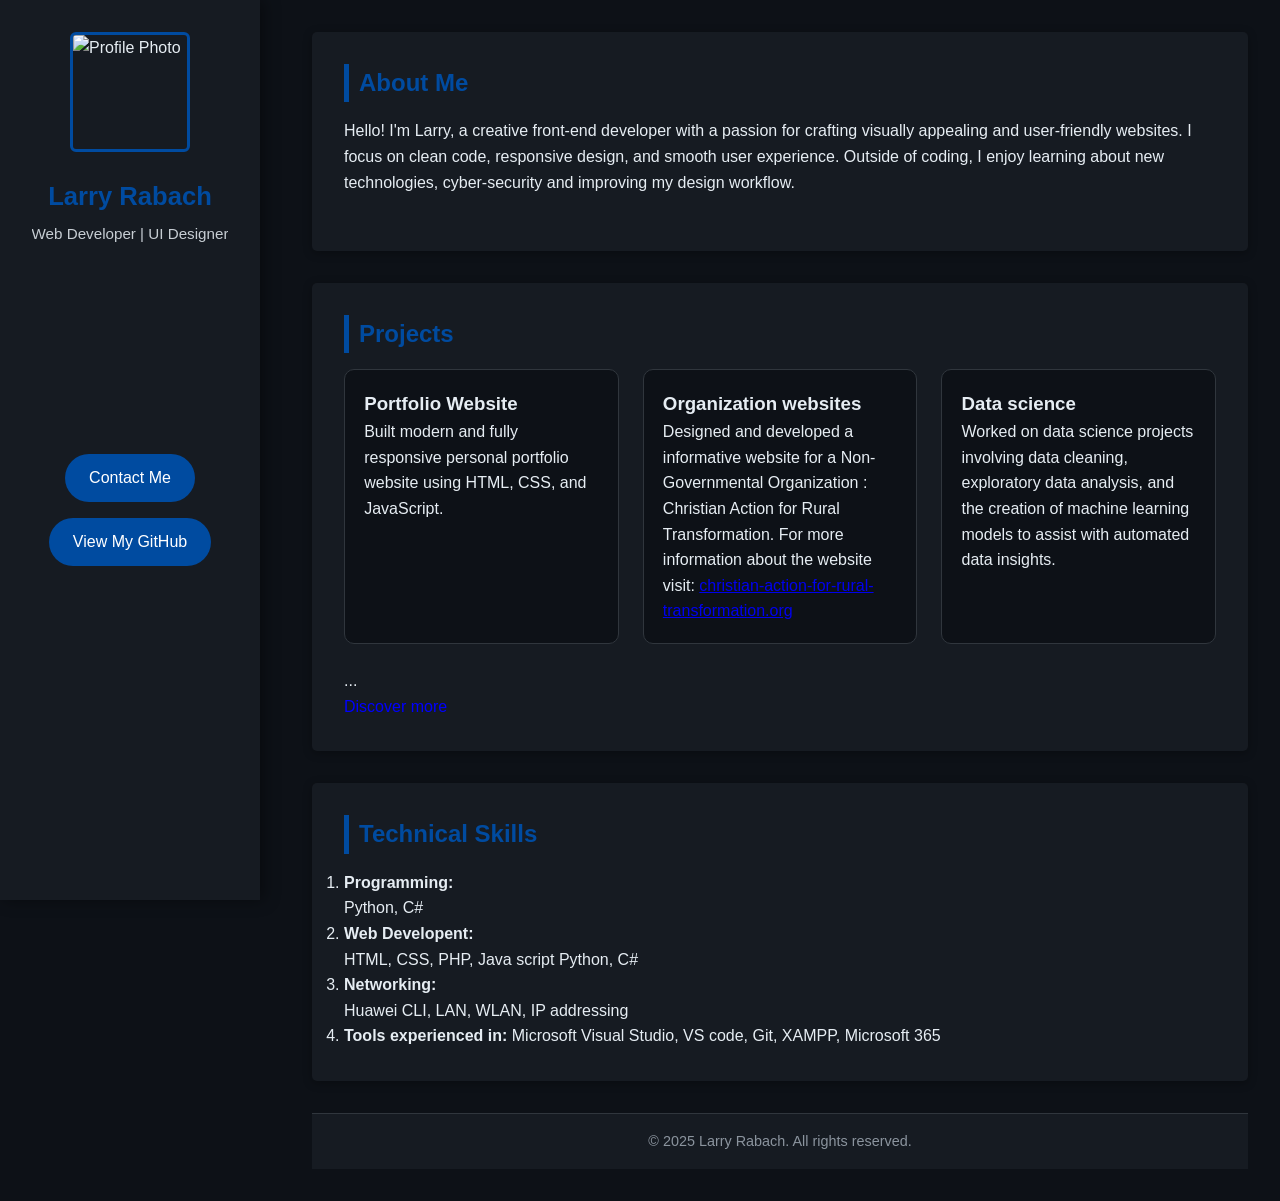
==== index.html @ 36195c5c "Add files via upload" ====
<!DOCTYPE html>
<html lang="en">
<head>
  <meta charset="UTF-8">
  <meta name="viewport" content="width=device-width, initial-scale=1.0">
  <title>My Portfolio</title>
  <link rel="stylesheet" href="styles.css">
</head>
<body>
  <header>
    <img src="profile.jpg" alt="Profile Photo" class="profile-photo">
    <h1 style="color: #004ba0;">Larry Rabach</h1>
    <p id="headerTyping"></p>
     <div class="contact">
      <a href="form.html">Contact Me</a>
  <a href="https://github.com/LR2023O" target="_blank" rel="noopener noreferrer" class="glow-button">
    View My GitHub
  </a>
</div>

  </header>

  <main>
     <section class="about">
    <h2>About Me</h2>
    <p id="aboutTyping">Hello! I'm Larry, a creative front-end developer with a passion for crafting visually appealing and user-friendly websites.
       I focus on clean code, responsive design, and smooth user experience. 
       Outside of coding, I enjoy learning about new technologies, cyber-security and improving my design workflow.</p>
  </section>


    <section>
      <h2>Projects</h2>
      <div class="projects">
        <div class="project">
          <h3>Portfolio Website</h3>
          <p>Built modern and fully responsive personal portfolio website using HTML, CSS, and JavaScript.</p>
        </div>
        <div class="project">
          <h3>Organization websites</h3>
          <p>Designed and developed a informative website for a Non-Governmental Organization : Christian Action for Rural Transformation.
            For more information about the website visit: <a href="https://christian-action-for-rural-transformation.org/"  target="_blank" rel="noopener noreferrer">christian-action-for-rural-transformation.org</a>
          </p>
        </div>
        <div class="project">
          <h3>Data science</h3>
          <p>Worked on data science projects involving data cleaning, exploratory data analysis, and the creation of machine learning models to assist with automated data insights.</p>
        </div>
        <span id="dots">...</span>

    <span id="more">
        <div class="project">
          <h3>Python Programming</h3>
          <p>Worked on python related projects involving data processing scripts, simple applications, and automation tools.</p>
        </div>
    </span> </div>
    <span onclick="readMore()" id="readMoreBtn">Discover more</span>
     
    </section>
    <section>
      <h2>Technical Skills</h2>
      <p>
        <ol>
          <li><b>Programming: </b><br>
          Python, C#</li>
          <li><b>Web Developent: </b><br>
            HTML, CSS, PHP, Java script
          Python, C#</li>
          <li><b>Networking: </b><br>
          Huawei CLI, LAN, WLAN, IP addressing</li>
          <li><b>Tools experienced in: </b>
          Microsoft Visual Studio, VS code, Git, XAMPP, Microsoft 365</li>
        </ol>
      </p>
    </section>

   
    <footer>
      <p>&copy; 2025 Larry Rabach. All rights reserved.</p>
    </footer>
  </main>

  <script src="script.js"></script>
</body>

</html>
---- styles.css ----
* {
      margin: 0;
      padding: 0;
      box-sizing: border-box;
      font-family: 'Poppins', sans-serif;
    }

    body {
      display: flex;
      background-color: #0d1117;
      color: #e6edf3;
      line-height: 1.6;
    }

    header {
      background-color: #161b22;
      color: #e6edf3;
      width: 260px;
      min-height: 100vh;
      padding: 2rem 1rem;
      display: flex;
      flex-direction: column;
      align-items: center;
      justify-content: flex-start;
      position: fixed;
      left: 0;
      top: 0;
      /* border-top-right-radius: 40px;
      border-bottom-right-radius: 40px; */
      box-shadow: 4px 0 15px rgba(0, 0, 0, 0.4);
    }

    header img.profile-photo {
      width: 120px;
      height: 120px;
      border-radius: 5%;
      border: 3px solid #004ba0;
      margin-bottom: 1.5rem;
      object-fit: cover;
    }

    header h1 {
      font-size: 1.6rem;
      margin-bottom: 0.3rem;
      text-align: center;
    }

    header p {
      font-size: 0.95rem;
      opacity: 0.85;
      text-align: center;
      margin-bottom: 2rem;
    }
    /* border-right: 2px solid #004ba0; /* typing cursor */
  /* white-space: nowrap;
  overflow: hidden;
  width: 0;
  animation: typing 4s steps(60, end) forwards, blink 0.8s step-end infinite;
}

@keyframes typing {
  from { width: 0; }
  to { width: 100%; }
}

@keyframes blink {
  50% { border-color: transparent; }
} */ 

    main {
      margin-left: 280px;
      flex: 1;
      padding: 2rem;
      max-width: 1000px;
    }

    section {
      background: #161b22;
      padding: 2rem;
      border-radius: 5px;
      box-shadow: 0 2px 10px rgba(0,0,0,0.3);
      margin-bottom: 2rem;
    }

    h2 {
      color: #004ba0;
      border-left: 5px solid #004ba0;
      padding-left: 10px;
      margin-bottom: 1rem;
    }

    .about p {
  font-size: 1rem;
      margin-bottom: 1rem;
      /* border-right: 2px solid #004ba0; cursor effect */
      white-space: normal;
      overflow: hidden;
      display: inline-block;
}
#headerTyping,
#aboutTyping {
  /* border-right: 2px solid #004ba0;  */
  display: inline-block;
  overflow: hidden;
  white-space: normal; /* wrap text normally */
  animation: blink 1s step-end infinite;
}


    .projects {
      display: grid;
      grid-template-columns: repeat(auto-fit, minmax(250px, 1fr));
      gap: 1.5rem;
    }

    .project {
      background: #0d1117;
      padding: 1.2rem;
      border-radius: 10px;
      transition: 0.3s;
      border: 1px solid #30363d;
    }

    .project:hover {
      background: #1a202c;
      transform: translateY(-4px);
      border-color: #004ba0;
    }

    .contact {
      padding-top: 160px;
      text-align: center;
    }

    .contact a {
      display: inline-block;
      background: #004ba0;
      color: #ffffff;
      text-decoration: none;
      padding: 0.7rem 1.5rem;
      border-radius: 30px;
      transition: 0.3s;
      margin-top: 1rem;
      font-weight: 500;
    }

    .contact a:hover {
      background: #005ae2;
      color: white;
      box-shadow: 0 0 5px #008cff, 0 0 10px #008cff;
    }
    

    footer {
      text-align: center;
      padding: 1rem;
      color: #8b949e;
      font-size: 0.9rem;
      background: #161b22;
      border-top: 1px solid #30363d;
      border-radius: 5pxpx;
    }

    /* @media (max-width: 768px) {
      body {
        flex-direction: column;
      }
      header {
        width: 100%;
        height: auto;
        position: relative;
        border-radius: 0 0 30px 30px;
        flex-direction: row;
        justify-content: space-around;
        padding: 1rem;
      }
      main {
        margin-left: 0;
      }
    } */

    .contact-section {
      /* position: relative; */
  max-width: 500px;
  margin: 0 auto;
}

.contact-section input,
.contact-section textarea {
  width: 100%;
  padding: 10px;
  margin-bottom: 15px;
  border-radius: 5px;
  border: 1px solid #ccc;
  background-color: #30363d;
  color: #ffffff;
}

.contact-section button {
  background-color: #004ba0;
  color: white;
  padding: 12px 25px;
  border: none;
  border-radius: 30px;
  cursor: pointer;
  transition: 0.3s;
}

.contact-section button:hover {
  background-color: #008cff;
}
#more {
    display: none;
}
#readMoreBtn {
    color: blue;
    cursor: pointer;
    font-weight: 500;
}

#readMoreBtn:hover {
    text-decoration: underline;
}
#backbtn{
  position: absolute;
  left: 50;
  top: 10px;
  padding: 0.7rem 1.5rem;
      border-radius: 30px;
      transition: 0.3s;
      margin-top: 1rem;
      font-weight: 500;
 
}
/* MEDIA QUERIES FOR RESPONSIVE DESIGN */

/* Tablets & Small Screens */
@media (max-width: 1024px) {
  main {
    padding: 1.5rem;
  }
  .projects {
    grid-template-columns: repeat(auto-fit, minmax(200px, 1fr));
  }
  #backbtn {
    position: static; /* remove absolute positioning */
    display: block;   /* ensures it’s on a new line */
    margin: 1rem auto 0 auto; /* center below form with top margin */
}

/* Mobile Devices */
@media (max-width: 768px) {
  body {
    flex-direction: column;
  }

  header {
    width: 100%;
    height: auto;
    position: relative;
    border-radius: 0 0 20px 20px;
    flex-direction: column;
    justify-content: space-around;
    align-items: center;
    padding: 1rem;
  }

  header img.profile-photo {
    width: 200px;
    height: 200px;
    margin-bottom: 0;
    padding-bottom: 5px;
  }

  header h1 {
    font-size: 2.0rem;
    padding-top: 0%;
    padding-bottom: 0%;
  }

  header p {
    padding-top: 5px;
    font-size: 1.0rem;
    margin-bottom: 2px;
  }

  .contact {
    padding-top: 10px;
  margin-top: 5px ;
  flex-direction: column;
  }

  main {
    margin-left: 0;
    padding: 1rem;
  }

  .projects {
    grid-template-columns: 1fr; /* Single column on mobile */
  }
}

/* Extra Small Devices (phones in portrait) */
@media (max-width: 480px) {
  main {
    padding: 0.8rem;
  }

  section {
    padding: 1rem;
  }

  .contact a, .contact-section button {
    width: 100%;
    padding: 0.8rem 0;
  }

  header {
    flex-direction: column;
    padding: 1rem;
  }
  header h1 {
    font-size: 2.0rem;
    padding-top: 0%;
    padding-bottom: 0%;
  }

  header p {
    padding-top: 5px;
    font-size: 1.0rem;
    margin-bottom: 2px;
  }

  .contact {
    padding-top: 10px;
  margin-top: 5px ;
  }
}
}
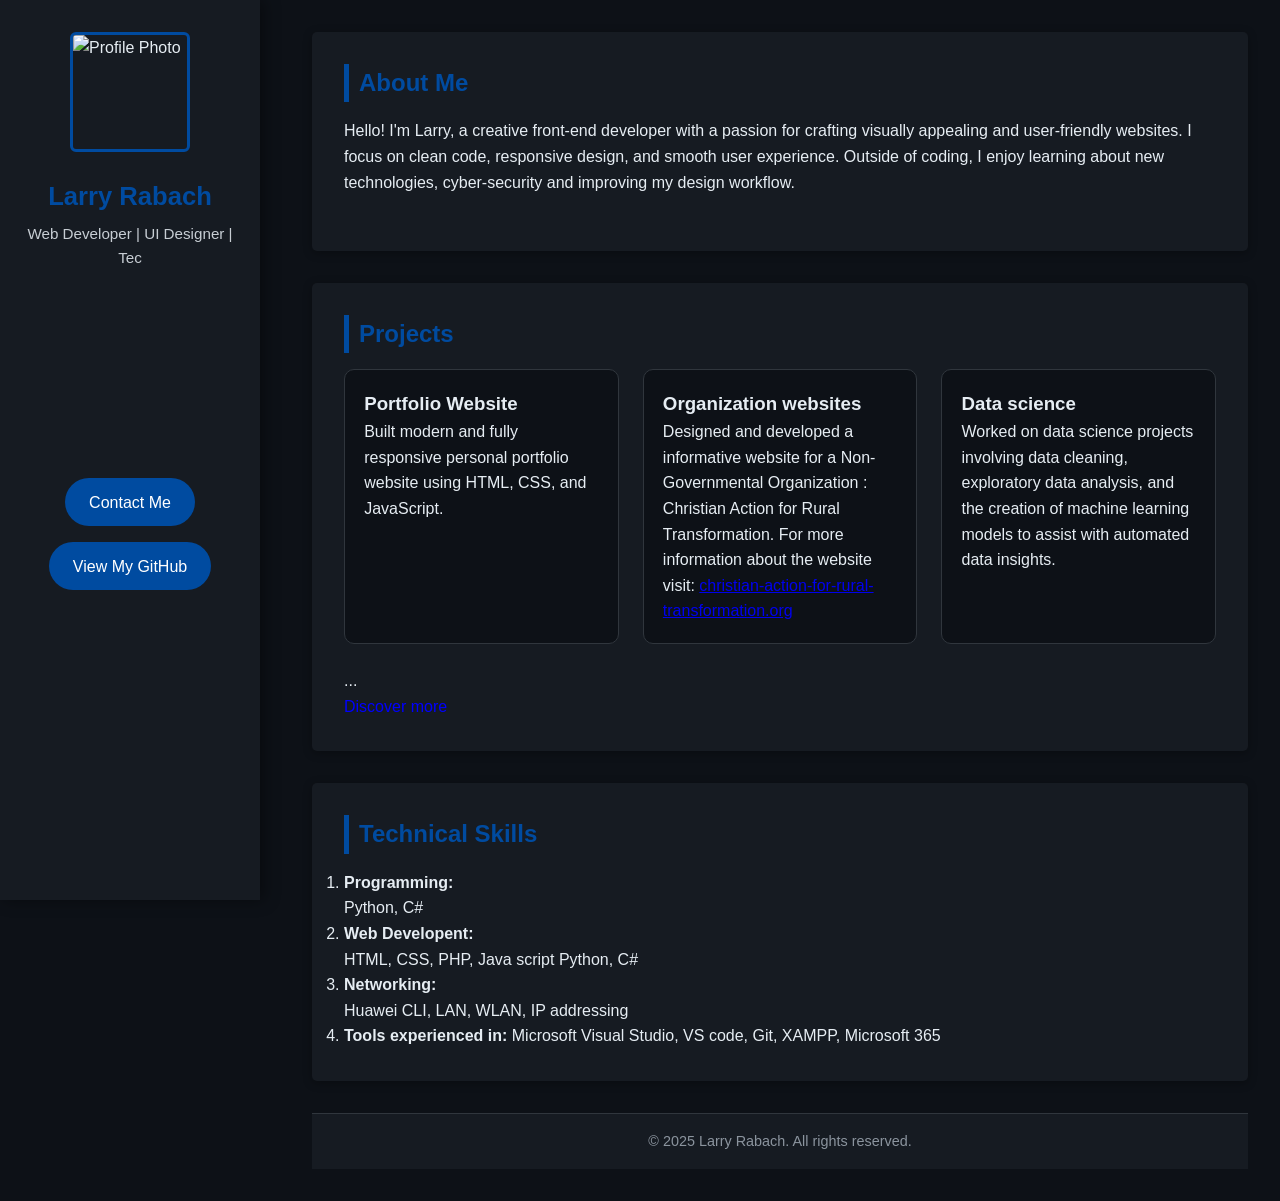
==== commit 158c07c3: "Update index.html" ====
--- a/index.html
+++ b/index.html
@@ -3,7 +3,7 @@
 <head>
   <meta charset="UTF-8">
   <meta name="viewport" content="width=device-width, initial-scale=1.0">
-  <title>My Portfolio</title>
+  <title>LarryR</title>
   <link rel="stylesheet" href="styles.css">
 </head>
 <body>
@@ -84,3 +84,4 @@
 </body>
 
 </html>
+
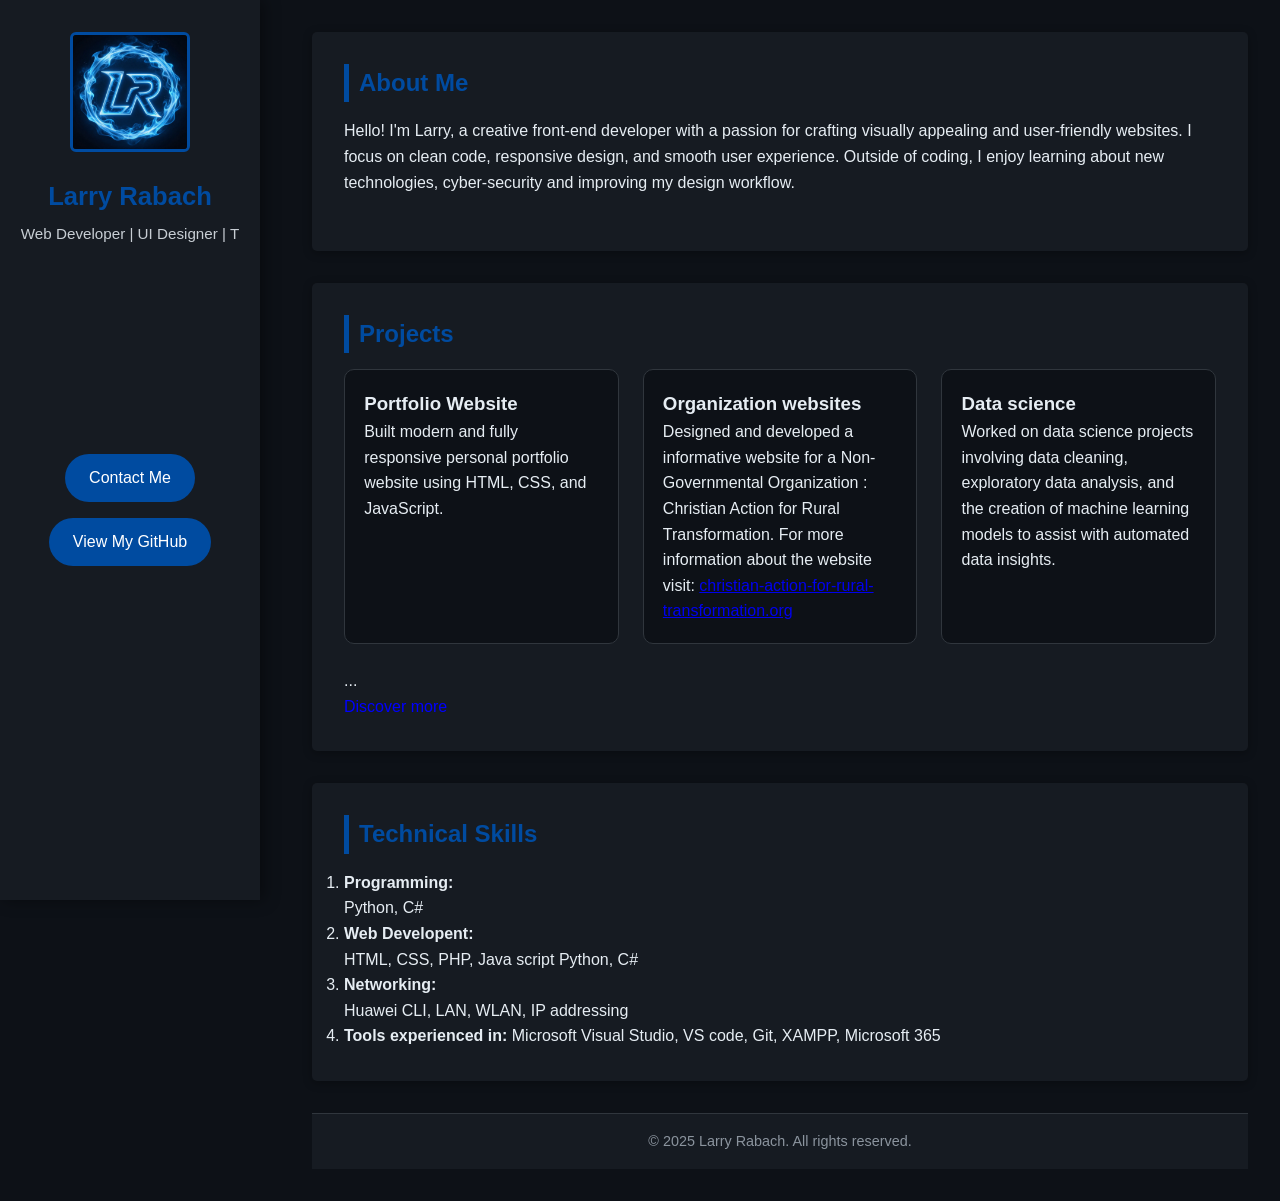
==== commit caa7458d: "Update index.html" ====
--- a/index.html
+++ b/index.html
@@ -8,7 +8,7 @@
 </head>
 <body>
   <header>
-    <img src="profile.jpg" alt="Profile Photo" class="profile-photo">
+    <img src="profile.jpeg" alt="Profile Photo" class="profile-photo">
     <h1 style="color: #004ba0;">Larry Rabach</h1>
     <p id="headerTyping"></p>
      <div class="contact">
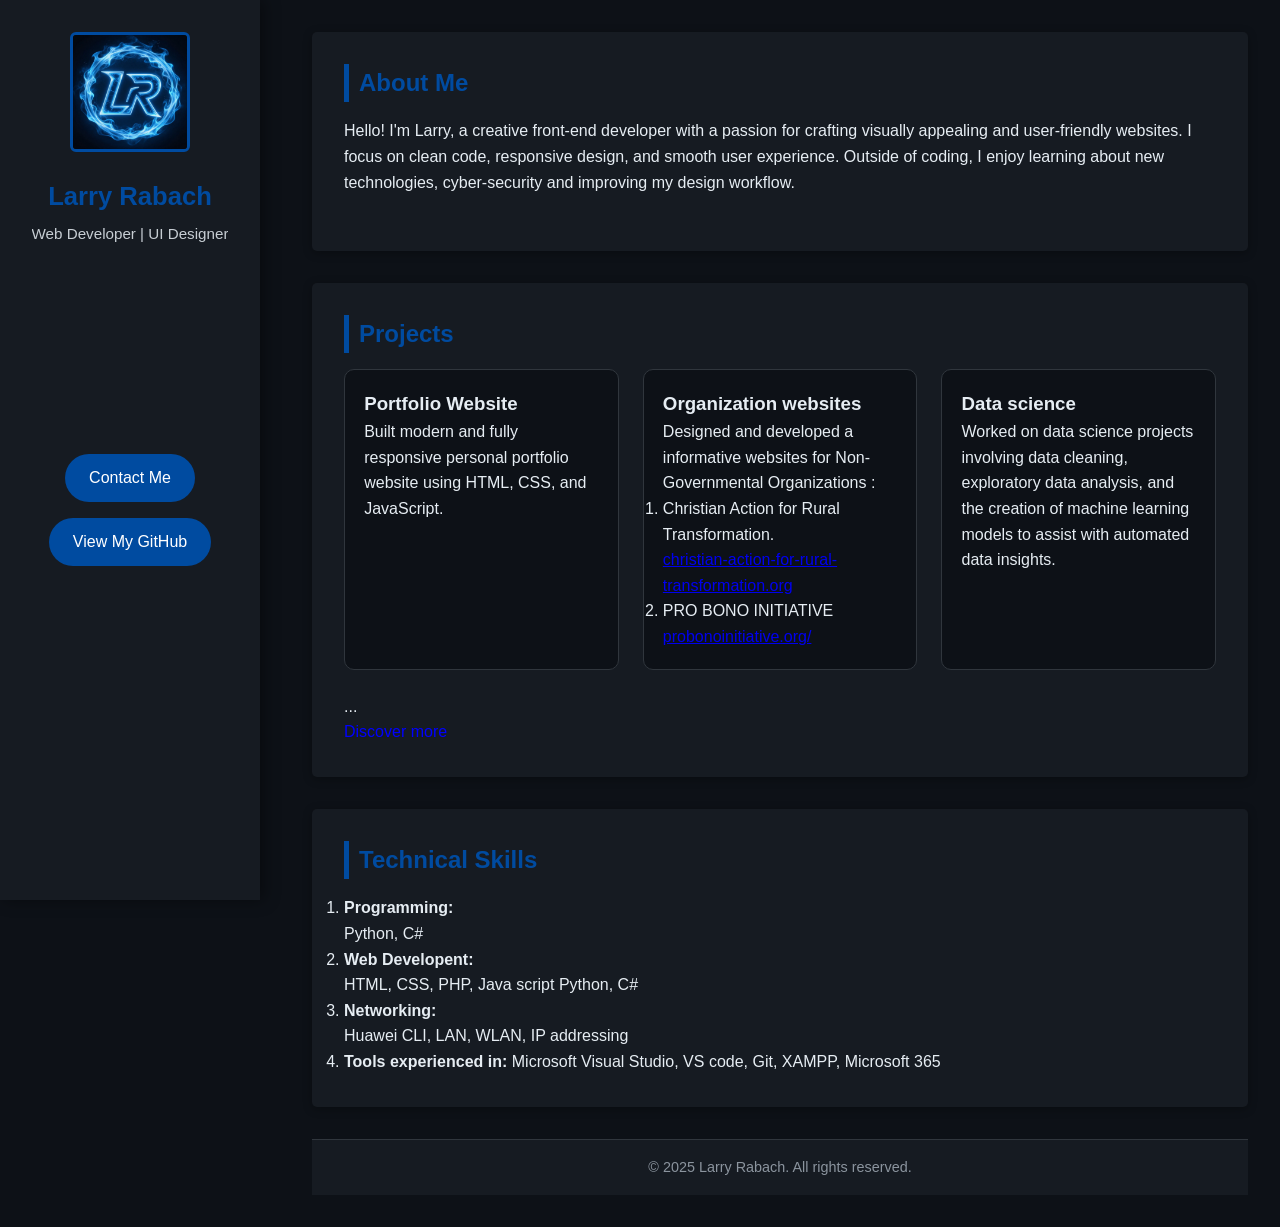
==== commit 9d4a8791: "Update index.html" ====
--- a/index.html
+++ b/index.html
@@ -38,8 +38,16 @@
         </div>
         <div class="project">
           <h3>Organization websites</h3>
-          <p>Designed and developed a informative website for a Non-Governmental Organization : Christian Action for Rural Transformation.
-            For more information about the website visit: <a href="https://christian-action-for-rural-transformation.org/"  target="_blank" rel="noopener noreferrer">christian-action-for-rural-transformation.org</a>
+          <p>Designed and developed a informative websites for Non-Governmental Organizations : 
+            <ol>
+    <li>Christian Action for Rural Transformation.</li>
+        <a href="https://christian-action-for-rural-transformation.org/"
+          target="_blank" rel="noopener noreferrer">christian-action-for-rural-transformation.org</a>
+    <li>PRO BONO INITIATIVE</li>
+           <a href="https://probonoinitiative.org/"
+             target="_blank" rel="noopener noreferrer">probonoinitiative.org/</a>
+</ol>
+              
           </p>
         </div>
         <div class="project">
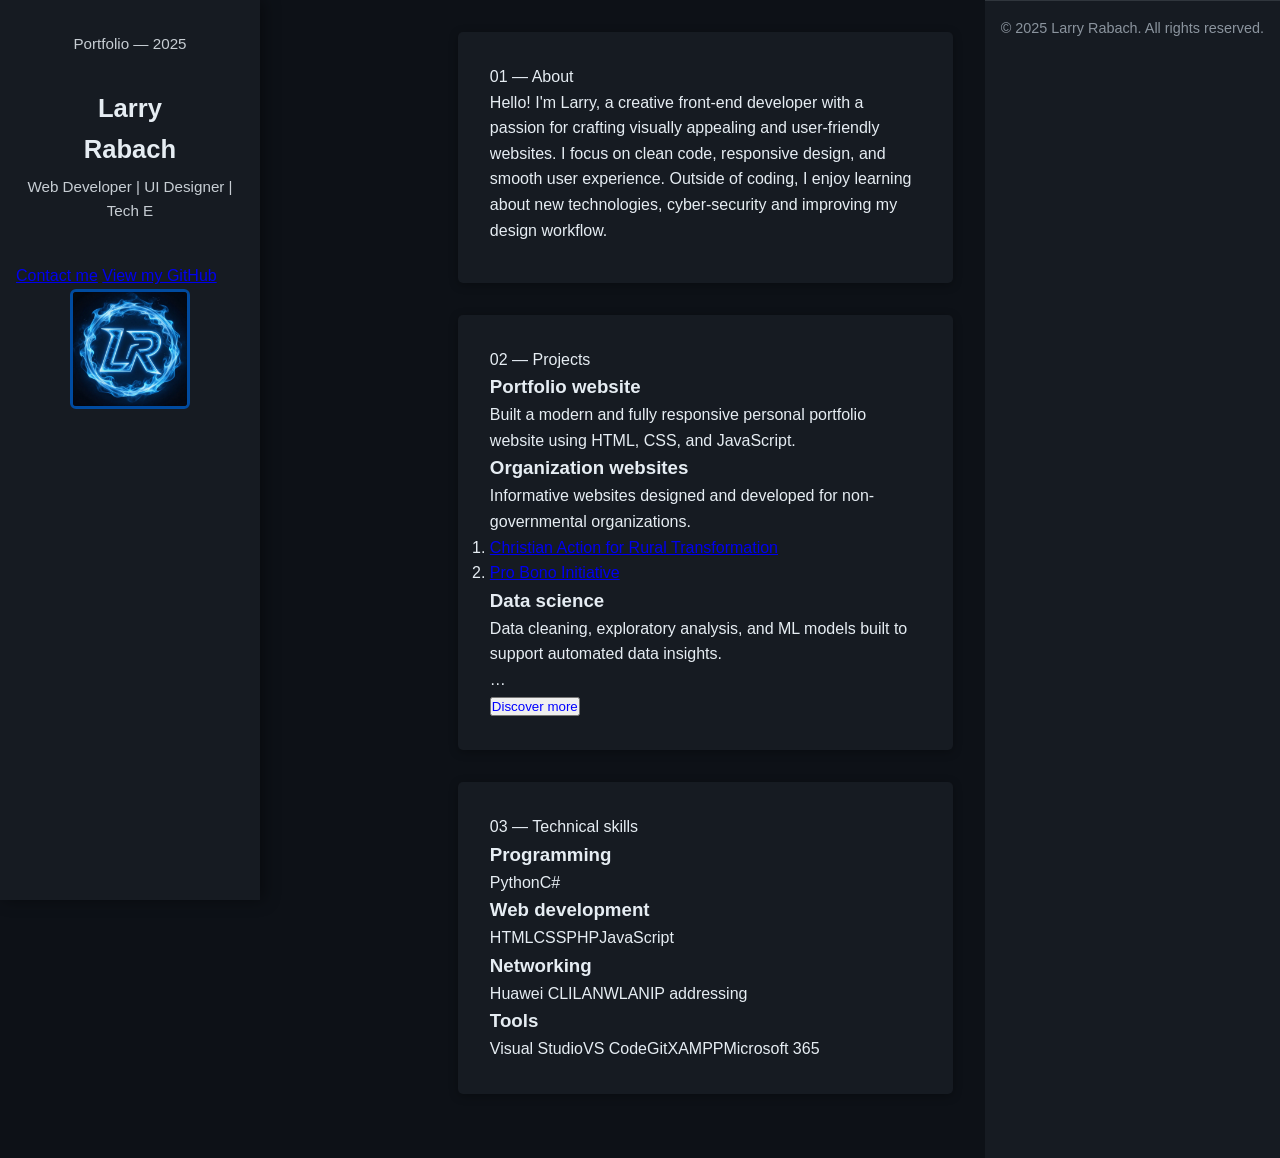
==== commit a0829a13: "Revamp index.html for improved layout and content Updated the structure and content of the portfolio" ====
--- a/index.html
+++ b/index.html
@@ -3,93 +3,129 @@
 <head>
   <meta charset="UTF-8">
   <meta name="viewport" content="width=device-width, initial-scale=1.0">
-  <title>LarryR</title>
+  <title>Larry Rabach</title>
+  <link rel="preconnect" href="https://fonts.googleapis.com">
+  <link rel="preconnect" href="https://fonts.gstatic.com" crossorigin>
+  <link href="https://fonts.googleapis.com/css2?family=Sora:wght@500;600;700;800&family=Inter:wght@400;500;600&family=JetBrains+Mono:wght@500&display=swap" rel="stylesheet">
   <link rel="stylesheet" href="styles.css">
 </head>
 <body>
-  <header>
-    <img src="profile.jpeg" alt="Profile Photo" class="profile-photo">
-    <h1 style="color: #004ba0;">Larry Rabach</h1>
-    <p id="headerTyping"></p>
-     <div class="contact">
-      <a href="form.html">Contact Me</a>
-  <a href="https://github.com/LR2023O" target="_blank" rel="noopener noreferrer" class="glow-button">
-    View My GitHub
-  </a>
-</div>
 
+  <div class="aurora aurora-a"></div>
+  <div class="aurora aurora-b"></div>
+  <div class="aurora aurora-c"></div>
+
+  <nav class="navbar">
+    <a href="#top" class="brand">LR</a>
+    <div class="nav-links">
+      <a href="#about">About</a>
+      <a href="#projects">Projects</a>
+      <a href="#skills">Skills</a>
+    </div>
+    <div class="nav-actions">
+      <a href="form.html" class="btn btn-primary">Contact</a>
+      <a href="https://github.com/LR2023O" target="_blank" rel="noopener noreferrer" class="btn btn-ghost glow-button">GitHub</a>
+    </div>
+  </nav>
+
+  <header id="top" class="hero">
+    <div class="hero-text">
+      <p class="eyebrow">Portfolio &mdash; 2025</p>
+      <h1>Larry<br>Rabach</h1>
+      <p id="headerTyping" class="tagline"></p>
+      <div class="hero-actions">
+        <a href="form.html" class="btn btn-primary btn-lg">Contact me</a>
+        <a href="https://github.com/LR2023O" target="_blank" rel="noopener noreferrer" class="btn btn-ghost btn-lg glow-button">View my GitHub</a>
+      </div>
+    </div>
+    <div class="hero-portrait">
+      <div class="portrait-frame">
+        <img src="profile.jpeg" alt="Portrait of Larry Rabach" class="profile-photo">
+      </div>
+    </div>
   </header>
 
   <main>
-     <section class="about">
-    <h2>About Me</h2>
-    <p id="aboutTyping">Hello! I'm Larry, a creative front-end developer with a passion for crafting visually appealing and user-friendly websites.
-       I focus on clean code, responsive design, and smooth user experience. 
-       Outside of coding, I enjoy learning about new technologies, cyber-security and improving my design workflow.</p>
-  </section>
 
-
-    <section>
-      <h2>Projects</h2>
-      <div class="projects">
-        <div class="project">
-          <h3>Portfolio Website</h3>
-          <p>Built modern and fully responsive personal portfolio website using HTML, CSS, and JavaScript.</p>
-        </div>
-        <div class="project">
-          <h3>Organization websites</h3>
-          <p>Designed and developed a informative websites for Non-Governmental Organizations : 
-            <ol>
-    <li>Christian Action for Rural Transformation.</li>
-        <a href="https://christian-action-for-rural-transformation.org/"
-          target="_blank" rel="noopener noreferrer">christian-action-for-rural-transformation.org</a>
-    <li>PRO BONO INITIATIVE</li>
-           <a href="https://probonoinitiative.org/"
-             target="_blank" rel="noopener noreferrer">probonoinitiative.org/</a>
-</ol>
-              
-          </p>
-        </div>
-        <div class="project">
-          <h3>Data science</h3>
-          <p>Worked on data science projects involving data cleaning, exploratory data analysis, and the creation of machine learning models to assist with automated data insights.</p>
-        </div>
-        <span id="dots">...</span>
-
-    <span id="more">
-        <div class="project">
-          <h3>Python Programming</h3>
-          <p>Worked on python related projects involving data processing scripts, simple applications, and automation tools.</p>
-        </div>
-    </span> </div>
-    <span onclick="readMore()" id="readMoreBtn">Discover more</span>
-     
-    </section>
-    <section>
-      <h2>Technical Skills</h2>
-      <p>
-        <ol>
-          <li><b>Programming: </b><br>
-          Python, C#</li>
-          <li><b>Web Developent: </b><br>
-            HTML, CSS, PHP, Java script
-          Python, C#</li>
-          <li><b>Networking: </b><br>
-          Huawei CLI, LAN, WLAN, IP addressing</li>
-          <li><b>Tools experienced in: </b>
-          Microsoft Visual Studio, VS code, Git, XAMPP, Microsoft 365</li>
-        </ol>
-      </p>
+    <section id="about" class="panel about-panel">
+      <p class="kicker">01 &mdash; About</p>
+      <p id="aboutTyping" class="lede">Hello! I'm Larry, a creative front-end developer with a passion for crafting visually appealing and user-friendly websites.
+        I focus on clean code, responsive design, and smooth user experience.
+        Outside of coding, I enjoy learning about new technologies, cyber-security and improving my design workflow.</p>
     </section>
 
-   
-    <footer>
-      <p>&copy; 2025 Larry Rabach. All rights reserved.</p>
-    </footer>
+    <section id="projects" class="projects-section">
+      <p class="kicker">02 &mdash; Projects</p>
+
+      <div class="bento">
+        <div class="card card-wide">
+          <h3>Portfolio website</h3>
+          <p>Built a modern and fully responsive personal portfolio website using HTML, CSS, and JavaScript.</p>
+        </div>
+
+        <div class="card">
+          <h3>Organization websites</h3>
+          <p>Informative websites designed and developed for non-governmental organizations.</p>
+          <ol class="card-links">
+            <li><a href="https://christian-action-for-rural-transformation.org/" target="_blank" rel="noopener noreferrer">Christian Action for Rural Transformation</a></li>
+            <li><a href="https://probonoinitiative.org/" target="_blank" rel="noopener noreferrer">Pro Bono Initiative</a></li>
+          </ol>
+        </div>
+
+        <div class="card">
+          <h3>Data science</h3>
+          <p>Data cleaning, exploratory analysis, and ML models built to support automated data insights.</p>
+        </div>
+
+        <span id="dots">&hellip;</span>
+        <span id="more">
+          <div class="card">
+            <h3>Python programming</h3>
+            <p>Data processing scripts, small applications, and automation tooling.</p>
+          </div>
+        </span>
+      </div>
+
+      <button type="button" onclick="readMore()" id="readMoreBtn">Discover more</button>
+    </section>
+
+    <section id="skills" class="panel skills-panel">
+      <p class="kicker">03 &mdash; Technical skills</p>
+
+      <div class="skill-clusters">
+        <div class="cluster">
+          <h3>Programming</h3>
+          <div class="chips">
+            <span>Python</span><span>C#</span>
+          </div>
+        </div>
+        <div class="cluster">
+          <h3>Web development</h3>
+          <div class="chips">
+            <span>HTML</span><span>CSS</span><span>PHP</span><span>JavaScript</span>
+          </div>
+        </div>
+        <div class="cluster">
+          <h3>Networking</h3>
+          <div class="chips">
+            <span>Huawei CLI</span><span>LAN</span><span>WLAN</span><span>IP addressing</span>
+          </div>
+        </div>
+        <div class="cluster">
+          <h3>Tools</h3>
+          <div class="chips">
+            <span>Visual Studio</span><span>VS Code</span><span>Git</span><span>XAMPP</span><span>Microsoft 365</span>
+          </div>
+        </div>
+      </div>
+    </section>
+
   </main>
+
+  <footer>
+    <p>&copy; 2025 Larry Rabach. All rights reserved.</p>
+  </footer>
 
   <script src="script.js"></script>
 </body>
-
 </html>
-
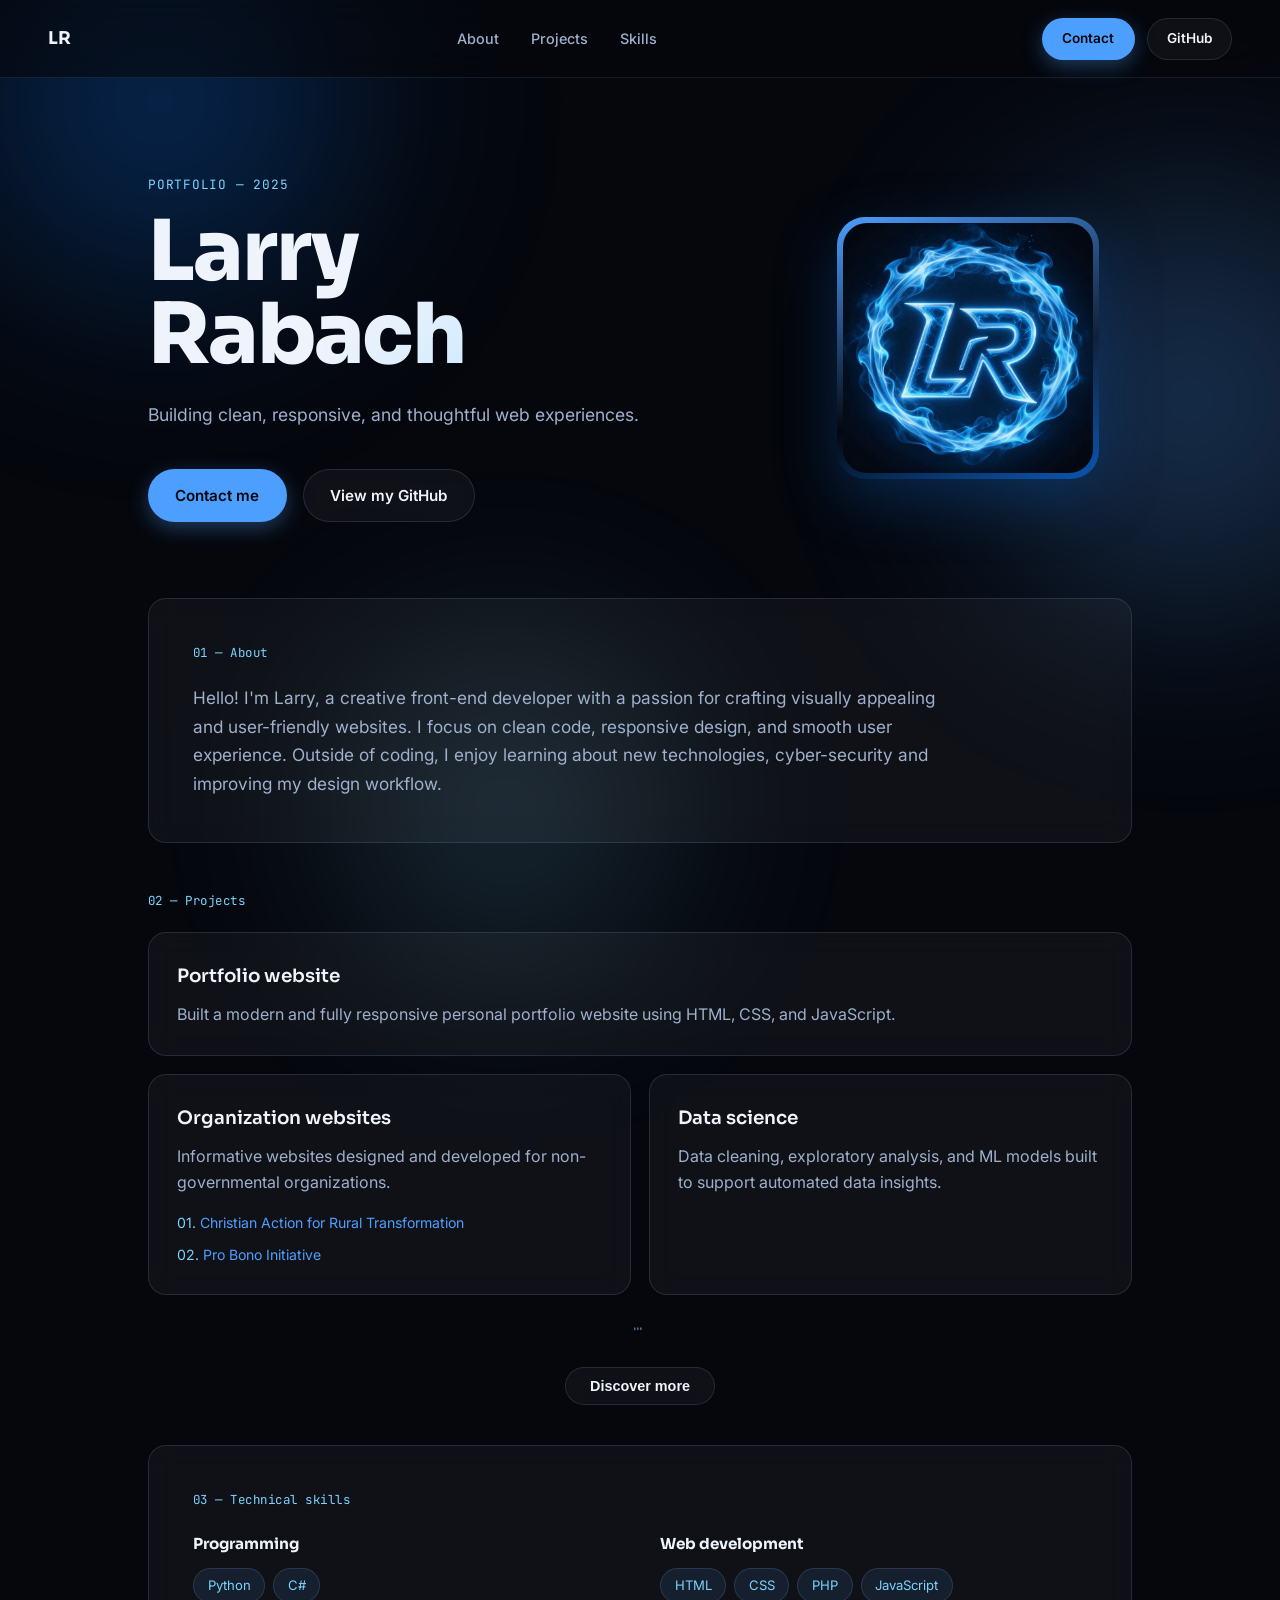
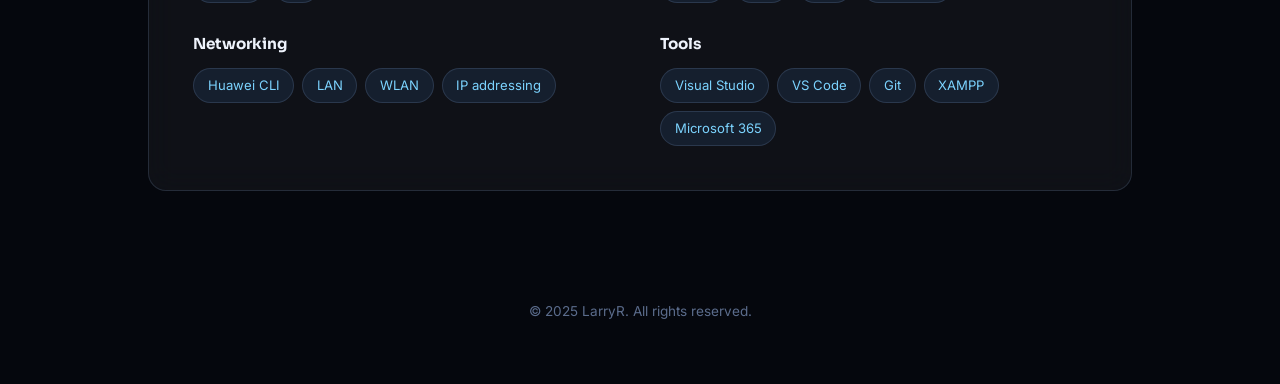
==== commit 94960c59: "Update index.html" ====
--- a/index.html
+++ b/index.html
@@ -123,7 +123,7 @@
   </main>
 
   <footer>
-    <p>&copy; 2025 Larry Rabach. All rights reserved.</p>
+    <p>&copy; 2025 LarryR. All rights reserved.</p>
   </footer>
 
   <script src="script.js"></script>
--- a/styles.css
+++ b/styles.css
@@ -1,339 +1,617 @@
- * {
-      margin: 0;
-      padding: 0;
-      box-sizing: border-box;
-      font-family: 'Poppins', sans-serif;
-    }
-
-    body {
-      display: flex;
-      background-color: #0d1117;
-      color: #e6edf3;
-      line-height: 1.6;
-    }
-
-    header {
-      background-color: #161b22;
-      color: #e6edf3;
-      width: 260px;
-      min-height: 100vh;
-      padding: 2rem 1rem;
-      display: flex;
-      flex-direction: column;
-      align-items: center;
-      justify-content: flex-start;
-      position: fixed;
-      left: 0;
-      top: 0;
-      /* border-top-right-radius: 40px;
-      border-bottom-right-radius: 40px; */
-      box-shadow: 4px 0 15px rgba(0, 0, 0, 0.4);
-    }
-
-    header img.profile-photo {
-      width: 120px;
-      height: 120px;
-      border-radius: 5%;
-      border: 3px solid #004ba0;
-      margin-bottom: 1.5rem;
-      object-fit: cover;
-    }
-
-    header h1 {
-      font-size: 1.6rem;
-      margin-bottom: 0.3rem;
-      text-align: center;
-    }
-
-    header p {
-      font-size: 0.95rem;
-      opacity: 0.85;
-      text-align: center;
-      margin-bottom: 2rem;
-    }
-    /* border-right: 2px solid #004ba0; /* typing cursor */
-  /* white-space: nowrap;
-  overflow: hidden;
-  width: 0;
-  animation: typing 4s steps(60, end) forwards, blink 0.8s step-end infinite;
-}
-
-@keyframes typing {
-  from { width: 0; }
-  to { width: 100%; }
-}
-
-@keyframes blink {
-  50% { border-color: transparent; }
-} */ 
-
-    main {
-      margin-left: 280px;
-      flex: 1;
-      padding: 2rem;
-      max-width: 1000px;
-    }
-
-    section {
-      background: #161b22;
-      padding: 2rem;
-      border-radius: 5px;
-      box-shadow: 0 2px 10px rgba(0,0,0,0.3);
-      margin-bottom: 2rem;
-    }
-
-    h2 {
-      color: #004ba0;
-      border-left: 5px solid #004ba0;
-      padding-left: 10px;
-      margin-bottom: 1rem;
-    }
-
-    .about p {
-  font-size: 1rem;
-      margin-bottom: 1rem;
-      /* border-right: 2px solid #004ba0; cursor effect */
-      white-space: normal;
-      overflow: hidden;
-      display: inline-block;
-}
-#headerTyping,
-#aboutTyping {
-  /* border-right: 2px solid #004ba0;  */
-  display: inline-block;
-  overflow: hidden;
-  white-space: normal; /* wrap text normally */
-  animation: blink 1s step-end infinite;
-}
-
-
-    .projects {
-      display: grid;
-      grid-template-columns: repeat(auto-fit, minmax(250px, 1fr));
-      gap: 1.5rem;
-    }
-
-    .project {
-      background: #0d1117;
-      padding: 1.2rem;
-      border-radius: 10px;
-      transition: 0.3s;
-      border: 1px solid #30363d;
-    }
-
-    .project:hover {
-      background: #1a202c;
-      transform: translateY(-4px);
-      border-color: #004ba0;
-    }
-
-    .contact {
-      padding-top: 160px;
-      text-align: center;
-    }
-
-    .contact a {
-      display: inline-block;
-      background: #004ba0;
-      color: #ffffff;
-      text-decoration: none;
-      padding: 0.7rem 1.5rem;
-      border-radius: 30px;
-      transition: 0.3s;
-      margin-top: 1rem;
-      font-weight: 500;
-    }
-
-    .contact a:hover {
-      background: #005ae2;
-      color: white;
-      box-shadow: 0 0 5px #008cff, 0 0 10px #008cff;
-    }
-    
-
-    footer {
-      text-align: center;
-      padding: 1rem;
-      color: #8b949e;
-      font-size: 0.9rem;
-      background: #161b22;
-      border-top: 1px solid #30363d;
-      border-radius: 5pxpx;
-    }
-
-    /* @media (max-width: 768px) {
-      body {
-        flex-direction: column;
-      }
-      header {
-        width: 100%;
-        height: auto;
-        position: relative;
-        border-radius: 0 0 30px 30px;
-        flex-direction: row;
-        justify-content: space-around;
-        padding: 1rem;
-      }
-      main {
-        margin-left: 0;
-      }
-    } */
-
-    .contact-section {
-      /* position: relative; */
-  max-width: 500px;
+:root {
+  --blue-deep:   #0a56b0;
+  --blue-bright: #4d9fff;
+  --blue-glow:   #7cd4ff;
+  --ink:         #eef3fc;
+  --ink-soft:    #9fb0cc;
+  --ink-faint:   #5b6c8c;
+  --bg:          #05070d;
+
+  --glass-bg:     rgba(255, 255, 255, 0.045);
+  --glass-bg-hi:  rgba(255, 255, 255, 0.075);
+  --glass-border: rgba(148, 187, 233, 0.16);
+  --line:         rgba(148, 187, 233, 0.12);
+
+  --font-display: 'Sora', 'Segoe UI', sans-serif;
+  --font-body: 'Inter', 'Segoe UI', sans-serif;
+  --font-mono: 'JetBrains Mono', 'Consolas', monospace;
+
+  --content-width: 1080px;
+  --radius: 18px;
+}
+
+* {
+  box-sizing: border-box;
+}
+
+html {
+  scroll-behavior: smooth;
+}
+
+body {
+  margin: 0;
+  background: var(--bg);
+  color: var(--ink);
+  font-family: var(--font-body);
+  font-size: 16px;
+  line-height: 1.65;
+  -webkit-font-smoothing: antialiased;
+  overflow-x: hidden;
+  position: relative;
+}
+
+a {
+  color: inherit;
+}
+
+a:focus-visible,
+button:focus-visible {
+  outline: 2px solid var(--blue-bright);
+  outline-offset: 3px;
+  border-radius: 4px;
+}
+
+::selection {
+  background: var(--blue-bright);
+  color: var(--bg);
+}
+
+.aurora {
+  position: fixed;
+  border-radius: 50%;
+  filter: blur(90px);
+  z-index: -1;
+  pointer-events: none;
+  opacity: 0.55;
+}
+
+.aurora-a {
+  width: 560px;
+  height: 560px;
+  top: -180px;
+  left: -120px;
+  background: radial-gradient(circle, var(--blue-deep), transparent 70%);
+}
+
+.aurora-b {
+  width: 620px;
+  height: 620px;
+  top: 10%;
+  right: -220px;
+  background: radial-gradient(circle, var(--blue-bright), transparent 70%);
+  opacity: 0.35;
+}
+
+.aurora-c {
+  width: 500px;
+  height: 500px;
+  bottom: -160px;
+  left: 20%;
+  background: radial-gradient(circle, var(--blue-glow), transparent 70%);
+  opacity: 0.22;
+}
+
+.navbar {
+  position: sticky;
+  top: 0;
+  z-index: 20;
+  display: flex;
+  align-items: center;
+  justify-content: space-between;
+  gap: 1.5rem;
+  padding: 1.1rem clamp(1.25rem, 4vw, 3rem);
+  background: rgba(5, 7, 13, 0.6);
+  backdrop-filter: blur(16px);
+  -webkit-backdrop-filter: blur(16px);
+  border-bottom: 1px solid var(--line);
+}
+
+.brand {
+  font-family: var(--font-display);
+  font-weight: 700;
+  font-size: 1.1rem;
+  color: var(--ink);
+  text-decoration: none;
+  letter-spacing: 0.02em;
+}
+
+.nav-links {
+  display: flex;
+  gap: 2rem;
+}
+
+.nav-links a {
+  font-size: 0.9rem;
+  font-weight: 500;
+  color: var(--ink-soft);
+  text-decoration: none;
+  transition: color 0.15s ease;
+}
+
+.nav-links a:hover {
+  color: var(--blue-glow);
+}
+
+.nav-actions {
+  display: flex;
+  gap: 0.75rem;
+}
+
+.btn {
+  display: inline-flex;
+  align-items: center;
+  justify-content: center;
+  padding: 0.55rem 1.2rem;
+  border-radius: 999px;
+  font-weight: 600;
+  font-size: 0.85rem;
+  text-decoration: none;
+  border: 1px solid transparent;
+  transition: transform 0.15s ease, box-shadow 0.15s ease, border-color 0.15s ease, background 0.15s ease;
+  white-space: nowrap;
+}
+
+.btn:hover {
+  transform: translateY(-1px);
+}
+
+.btn-primary {
+  background: var(--blue-bright);
+  color: var(--bg);
+  box-shadow: 0 6px 20px rgba(77, 159, 255, 0.35);
+}
+
+.btn-primary:hover {
+  background: var(--blue-glow);
+}
+
+.btn-ghost {
+  background: var(--glass-bg);
+  color: var(--ink);
+  border-color: var(--glass-border);
+  backdrop-filter: blur(8px);
+}
+
+.btn-ghost:hover {
+  border-color: var(--blue-bright);
+  color: var(--blue-glow);
+}
+
+.btn-lg {
+  padding: 0.8rem 1.65rem;
+  font-size: 0.95rem;
+}
+
+.glow-button:hover {
+  box-shadow: 0 0 24px rgba(124, 212, 255, 0.30);
+}
+
+.hero {
+  max-width: var(--content-width);
   margin: 0 auto;
-}
-
-.contact-section input,
-.contact-section textarea {
+  padding: clamp(3rem, 8vw, 6rem) clamp(1.25rem, 4vw, 3rem) clamp(3rem, 6vw, 5rem);
+  display: grid;
+  grid-template-columns: 1.3fr 0.7fr;
+  align-items: center;
+  gap: 3rem;
+}
+
+.eyebrow {
+  margin: 0 0 1rem;
+  font-family: var(--font-mono);
+  font-size: 0.8rem;
+  letter-spacing: 0.06em;
+  text-transform: uppercase;
+  color: var(--blue-glow);
+}
+
+.hero h1 {
+  margin: 0;
+  font-family: var(--font-display);
+  font-weight: 800;
+  font-size: clamp(3rem, 7vw, 5.25rem);
+  line-height: 0.98;
+  letter-spacing: -0.02em;
+  background: linear-gradient(135deg, var(--ink) 40%, var(--blue-glow) 130%);
+  -webkit-background-clip: text;
+  background-clip: text;
+  color: transparent;
+}
+
+.tagline {
+  min-height: 1.6em;
+  margin: 1.5rem 0 0;
+  max-width: 46ch;
+  color: var(--ink-soft);
+  font-size: 1.1rem;
+}
+
+.hero-actions {
+  display: flex;
+  gap: 1rem;
+  flex-wrap: wrap;
+  margin-top: 2.5rem;
+}
+
+.hero-portrait {
+  display: flex;
+  justify-content: center;
+}
+
+.portrait-frame {
+  position: relative;
+  width: min(280px, 80%);
+  aspect-ratio: 1;
+  border-radius: 28px;
+  padding: 6px;
+  background: linear-gradient(160deg, var(--blue-bright), transparent 60%, var(--blue-deep));
+  box-shadow: 0 20px 60px rgba(10, 86, 176, 0.35);
+}
+
+.profile-photo {
   width: 100%;
-  padding: 10px;
-  margin-bottom: 15px;
-  border-radius: 5px;
-  border: 1px solid #ccc;
-  background-color: #30363d;
-  color: #ffffff;
-}
-
-.contact-section button {
-  background-color: #004ba0;
-  color: white;
-  padding: 12px 25px;
-  border: none;
-  border-radius: 30px;
+  height: 100%;
+  object-fit: cover;
+  border-radius: 24px;
+  display: block;
+  background: var(--bg);
+}
+
+main {
+  max-width: var(--content-width);
+  margin: 0 auto;
+  padding: 0 clamp(1.25rem, 4vw, 3rem) 4rem;
+  display: flex;
+  flex-direction: column;
+  gap: 2.5rem;
+}
+
+.kicker {
+  margin: 0 0 1.25rem;
+  font-family: var(--font-mono);
+  font-size: 0.78rem;
+  letter-spacing: 0.04em;
+  color: var(--blue-glow);
+}
+
+.panel {
+  background: var(--glass-bg);
+  border: 1px solid var(--glass-border);
+  border-radius: var(--radius);
+  padding: clamp(1.75rem, 4vw, 2.75rem);
+  backdrop-filter: blur(14px);
+  -webkit-backdrop-filter: blur(14px);
+}
+
+.lede {
+  margin: 0;
+  max-width: 68ch;
+  font-size: 1.08rem;
+  color: var(--ink-soft);
+}
+
+/* ---------- projects bento ---------- */
+
+.projects-section {
+  padding-top: 0.5rem;
+}
+
+.bento {
+  display: grid;
+  grid-template-columns: repeat(2, 1fr);
+  gap: 1.1rem;
+}
+
+.card {
+  background: var(--glass-bg);
+  border: 1px solid var(--glass-border);
+  border-radius: var(--radius);
+  padding: 1.75rem;
+  backdrop-filter: blur(14px);
+  -webkit-backdrop-filter: blur(14px);
+  transition: background 0.2s ease, border-color 0.2s ease, transform 0.2s ease;
+}
+
+.card:hover {
+  background: var(--glass-bg-hi);
+  border-color: var(--blue-bright);
+  transform: translateY(-2px);
+}
+
+.card-wide {
+  grid-column: span 2;
+}
+
+.card h3 {
+  margin: 0 0 0.6rem;
+  font-family: var(--font-display);
+  font-weight: 600;
+  font-size: 1.15rem;
+  color: var(--ink);
+}
+
+.card p {
+  margin: 0;
+  color: var(--ink-soft);
+}
+
+.card-links {
+  list-style: none;
+  margin: 1rem 0 0;
+  padding: 0;
+  display: flex;
+  flex-direction: column;
+  gap: 0.5rem;
+}
+
+.card-links a {
+  font-size: 0.88rem;
+  color: var(--blue-bright);
+  text-decoration: none;
+}
+.card-links li {
+  counter-increment: item;
+  font-size: 0.88rem;
+  color: var(--blue-glow);
+}
+
+.card-links li::before {
+  content: counter(item, decimal-leading-zero) ". ";
+}
+
+.card-links a:hover {
+  color: var(--blue-glow);
+  text-decoration: underline;
+}
+
+#dots {
+  grid-column: span 2;
+  text-align: center;
+  color: var(--ink-faint);
+  letter-spacing: 0.3em;
+  font-family: var(--font-mono);
+}
+
+#more {
+  display: none;
+  grid-column: span 2;
+}
+
+#more.expanded {
+  display: block;
+  animation: reveal 0.4s ease;
+}
+
+#more .card {
+  max-width: calc(50% - 0.55rem);
+}
+
+@keyframes reveal {
+  from { opacity: 0; transform: translateY(10px) scale(0.98); }
+  to   { opacity: 1; transform: translateY(0) scale(1); }
+}
+
+#readMoreBtn {
+  display: block;
+  margin: 1.75rem auto 0;
+  padding: 0.65rem 1.5rem;
+  background: var(--glass-bg);
+  border: 1px solid var(--glass-border);
+  border-radius: 999px;
+  color: var(--ink);
+  font-weight: 600;
+  font-size: 0.9rem;
   cursor: pointer;
-  transition: 0.3s;
-}
-
-.contact-section button:hover {
-  background-color: #008cff;
-}
-#more {
+  backdrop-filter: blur(10px);
+  transition: border-color 0.15s ease, color 0.15s ease, background 0.15s ease;
+}
+
+#readMoreBtn:hover {
+  border-color: var(--blue-bright);
+  color: var(--blue-glow);
+  background: var(--glass-bg-hi);
+}
+
+/* ---------- skills ---------- */
+
+.skill-clusters {
+  display: grid;
+  grid-template-columns: repeat(2, 1fr);
+  gap: 1.75rem 2.5rem;
+}
+
+.cluster h3 {
+  margin: 0 0 0.75rem;
+  font-family: var(--font-display);
+  font-size: 0.95rem;
+  color: var(--ink);
+}
+
+.chips {
+  display: flex;
+  flex-wrap: wrap;
+  gap: 0.5rem;
+}
+
+.chips span {
+  font-size: 0.82rem;
+  color: var(--blue-glow);
+  background: rgba(77, 159, 255, 0.10);
+  border: 1px solid var(--glass-border);
+  border-radius: 999px;
+  padding: 0.35rem 0.85rem;
+}
+
+/* ---------- footer ---------- */
+
+footer {
+  max-width: var(--content-width);
+  margin: 0 auto;
+  padding: 2rem clamp(1.25rem, 4vw, 3rem) 3rem;
+  text-align: center;
+  color: var(--ink-faint);
+  font-size: 0.85rem;
+}
+
+@media (max-width: 860px) {
+  .hero {
+    grid-template-columns: 1fr;
+    text-align: center;
+  }
+
+  .hero-actions {
+    justify-content: center;
+  }
+
+  .hero-portrait {
+    order: -1;
+  }
+
+  .nav-links {
     display: none;
-}
-#readMoreBtn {
-    color: blue;
-    cursor: pointer;
-    font-weight: 500;
-}
-
-#readMoreBtn:hover {
-    text-decoration: underline;
-}
-#backbtn{
-  position: absolute;
-  left: 50;
-  top: 10px;
-  padding: 0.7rem 1.5rem;
-      border-radius: 30px;
-      transition: 0.3s;
-      margin-top: 1rem;
-      font-weight: 500;
- 
-}
-/* MEDIA QUERIES FOR RESPONSIVE DESIGN */
-
-/* Tablets & Small Screens */
-@media (max-width: 1024px) {
-  main {
-    padding: 1.5rem;
-  }
-  .projects {
-    grid-template-columns: repeat(auto-fit, minmax(200px, 1fr));
-  }
-  #backbtn {
-    position: static; /* remove absolute positioning */
-    display: block;   /* ensures it’s on a new line */
-    margin: 1rem auto 0 auto; /* center below form with top margin */
-}
-
-/* Mobile Devices */
-@media (max-width: 768px) {
-  body {
+  }
+}
+
+@media (max-width: 600px) {
+  .bento {
+    grid-template-columns: 1fr;
+  }
+
+  .card-wide {
+    grid-column: span 1;
+  }
+
+  #dots,
+  #more {
+    grid-column: span 1;
+  }
+
+  #more .card {
+    max-width: 100%;
+  }
+
+  .skill-clusters {
+    grid-template-columns: 1fr;
+  }
+
+  .nav-actions .btn:last-child {
+    display: none;
+  }
+}
+
+.contact-header {
+  padding: 3.75rem 1.5rem 3rem;
+  display: flex;
+  align-items: center;
+  justify-content: space-between;
+  gap: 1.5rem;
+  padding: 1.1rem clamp(1.25rem, 4vw, 3rem);
+  background: rgba(5, 7, 13, 0.6);
+  backdrop-filter: blur(16px);
+  -webkit-backdrop-filter: blur(16px);
+  border-bottom: 1px solid var(--line);
+}
+ 
+.contact-header .header-typing {
+  color: var(--ink-soft);
+}
+ 
+.contact-form {
+  display: flex;
+  flex-direction: column;
+  gap: 1.35rem;
+  max-width: 520px;
+  background: var(--glass-bg);
+  border: 1px solid var(--glass-border);
+  border-radius: var(--radius);
+  padding: 1.75rem;
+  backdrop-filter: blur(14px);
+  -webkit-backdrop-filter: blur(14px);
+  transition: background 0.2s ease, border-color 0.2s ease, transform 0.2s ease;
+}
+ 
+.field {
+  display: flex;
+  flex-direction: column;
+  gap: 0.5rem;
+}
+ 
+.field span {
+  font-family: var(--font-mono);
+  font-size: 0.78rem;
+  color: var(--ink-soft);
+}
+ 
+.field input,
+.field textarea {
+  width: 100%;
+  padding: 0.75rem 0.9rem;
+  background: var(--surface);
+  border: 1px solid var(--line);
+  border-radius: 8px;
+  color: var(--ink);
+  font-family: var(--font-body);
+  font-size: 0.95rem;
+  transition: border-color 0.15s ease, box-shadow 0.15s ease;
+}
+ 
+.field textarea {
+  resize: vertical;
+  min-height: 120px;
+}
+ 
+.field input::placeholder,
+.field textarea::placeholder {
+  color: var(--ink-soft);
+  opacity: 0.75;
+}
+ 
+.field input:focus,
+.field textarea:focus {
+  outline: none;
+  border-color: var(--blue-bright);
+  box-shadow: 0 0 0 3px rgba(77, 159, 255, 0.18);
+}
+ 
+.form-actions {
+  display: flex;
+  gap: 0.9rem;
+  flex-wrap: wrap;
+  margin-top: 0.25rem;
+}
+ 
+.form-actions #backbtn {
+  cursor: pointer;
+}
+ 
+.status-message {
+  min-height: 1.4em;
+  margin: 0.25rem 0 0;
+  font-size: 0.9rem;
+  color: var(--ink-soft);
+}
+ 
+.status-message.is-pending {
+  color: var(--ink-soft);
+}
+ 
+.status-message.is-success {
+  color: #6fe3a3;
+}
+ 
+.status-message.is-error {
+  color: #ff8a8a;
+}
+ 
+@media (max-width: 600px) {
+  .form-actions {
     flex-direction: column;
-  }
-
-  header {
+    align-items: stretch;
+  }
+ 
+  .form-actions .btn {
     width: 100%;
-    height: auto;
-    position: relative;
-    border-radius: 0 0 20px 20px;
-    flex-direction: column;
-    justify-content: space-around;
-    align-items: center;
-    padding: 1rem;
-  }
-
-  header img.profile-photo {
-    width: 200px;
-    height: 200px;
-    margin-bottom: 0;
-    padding-bottom: 5px;
-  }
-
-  header h1 {
-    font-size: 2.0rem;
-    padding-top: 0%;
-    padding-bottom: 0%;
-  }
-
-  header p {
-    padding-top: 5px;
-    font-size: 1.0rem;
-    margin-bottom: 2px;
-  }
-
-  .contact {
-    padding-top: 10px;
-  margin-top: 5px ;
-  flex-direction: column;
-  }
-
-  main {
-    margin-left: 0;
-    padding: 1rem;
-  }
-
-  .projects {
-    grid-template-columns: 1fr; /* Single column on mobile */
-  }
-}
-
-/* Extra Small Devices (phones in portrait) */
-@media (max-width: 480px) {
-  main {
-    padding: 0.8rem;
-  }
-
-  section {
-    padding: 1rem;
-  }
-
-  .contact a, .contact-section button {
-    width: 100%;
-    padding: 0.8rem 0;
-  }
-
-  header {
-    flex-direction: column;
-    padding: 1rem;
-  }
-  header h1 {
-    font-size: 2.0rem;
-    padding-top: 0%;
-    padding-bottom: 0%;
-  }
-
-  header p {
-    padding-top: 5px;
-    font-size: 1.0rem;
-    margin-bottom: 2px;
-  }
-
-  .contact {
-    padding-top: 10px;
-  margin-top: 5px ;
-  }
-}
-}+    justify-content: center;
+  }
+}
+ 
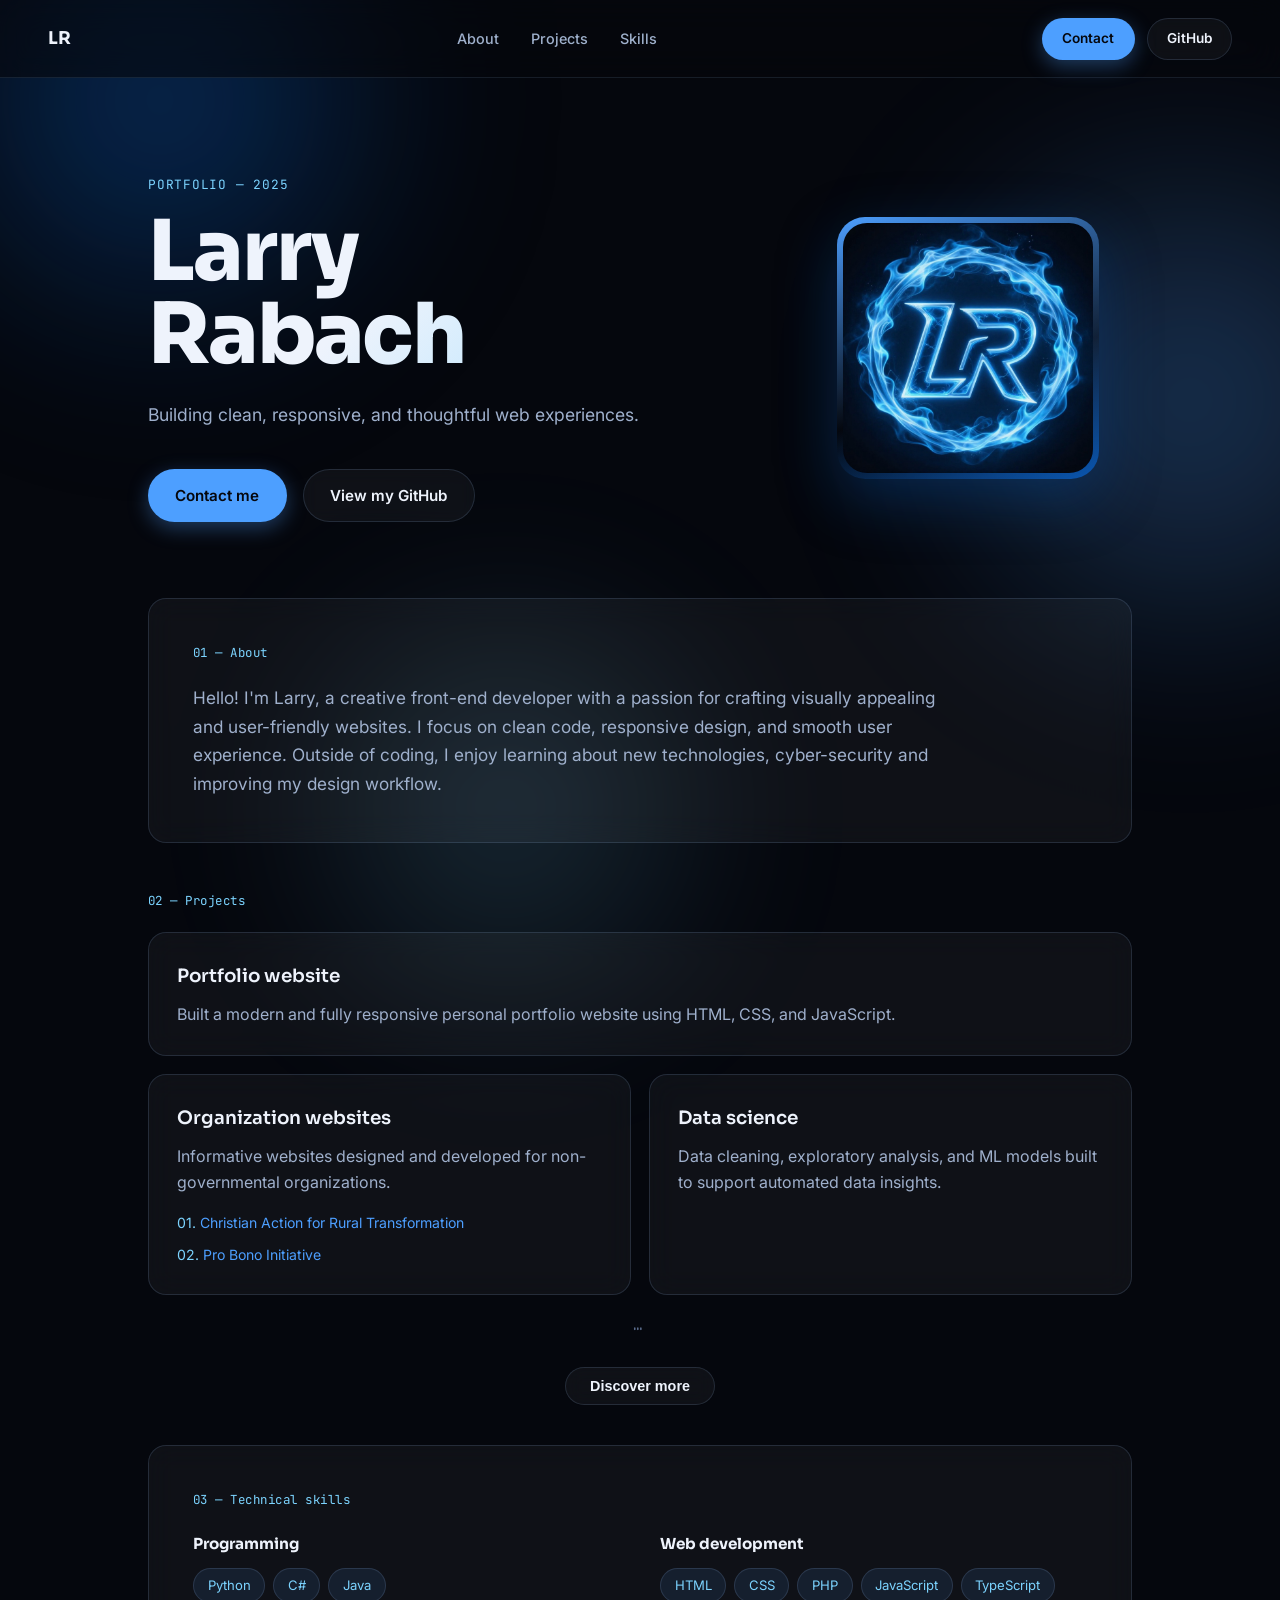
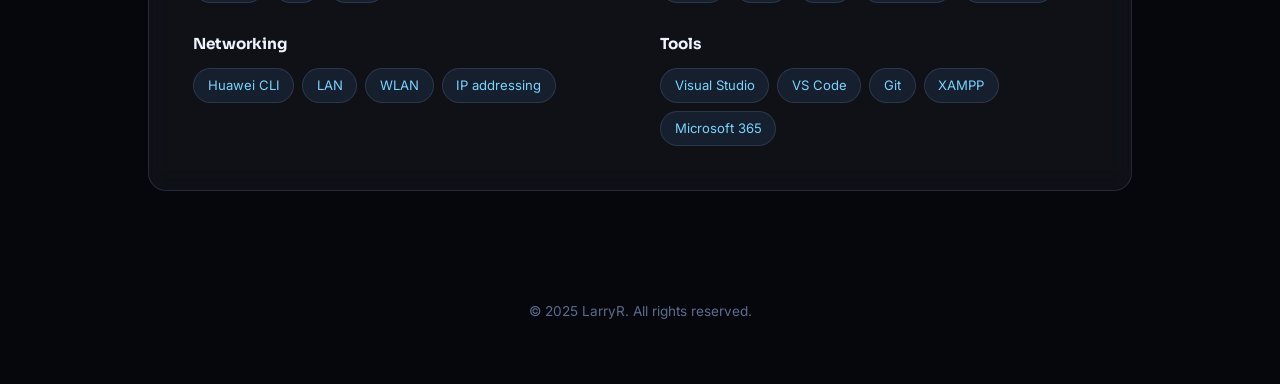
==== commit 4c722952: "Added more detailes in index.html" ====
--- a/index.html
+++ b/index.html
@@ -96,13 +96,13 @@
         <div class="cluster">
           <h3>Programming</h3>
           <div class="chips">
-            <span>Python</span><span>C#</span>
+            <span>Python</span><span>C#</span><span>Java</span>
           </div>
         </div>
         <div class="cluster">
           <h3>Web development</h3>
           <div class="chips">
-            <span>HTML</span><span>CSS</span><span>PHP</span><span>JavaScript</span>
+            <span>HTML</span><span>CSS</span><span>PHP</span><span>JavaScript</span><span>TypeScript</span>
           </div>
         </div>
         <div class="cluster">
